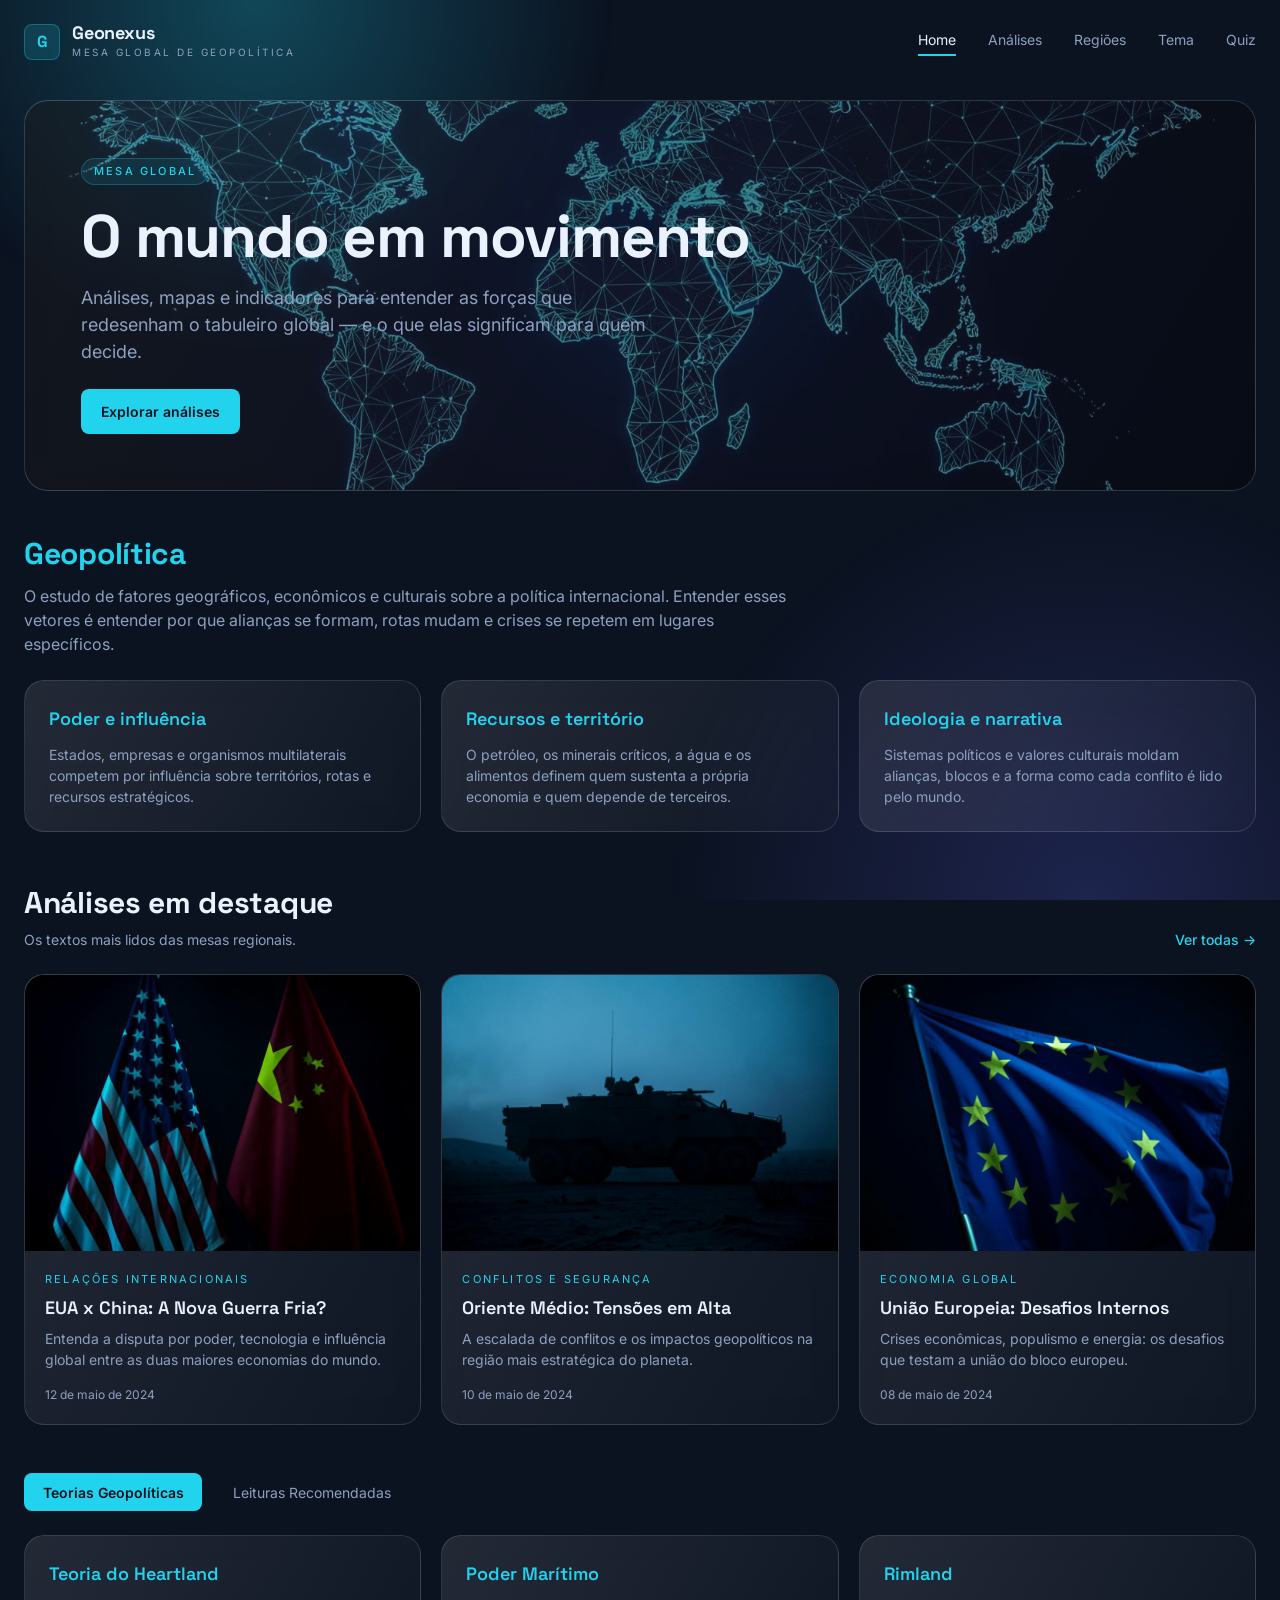
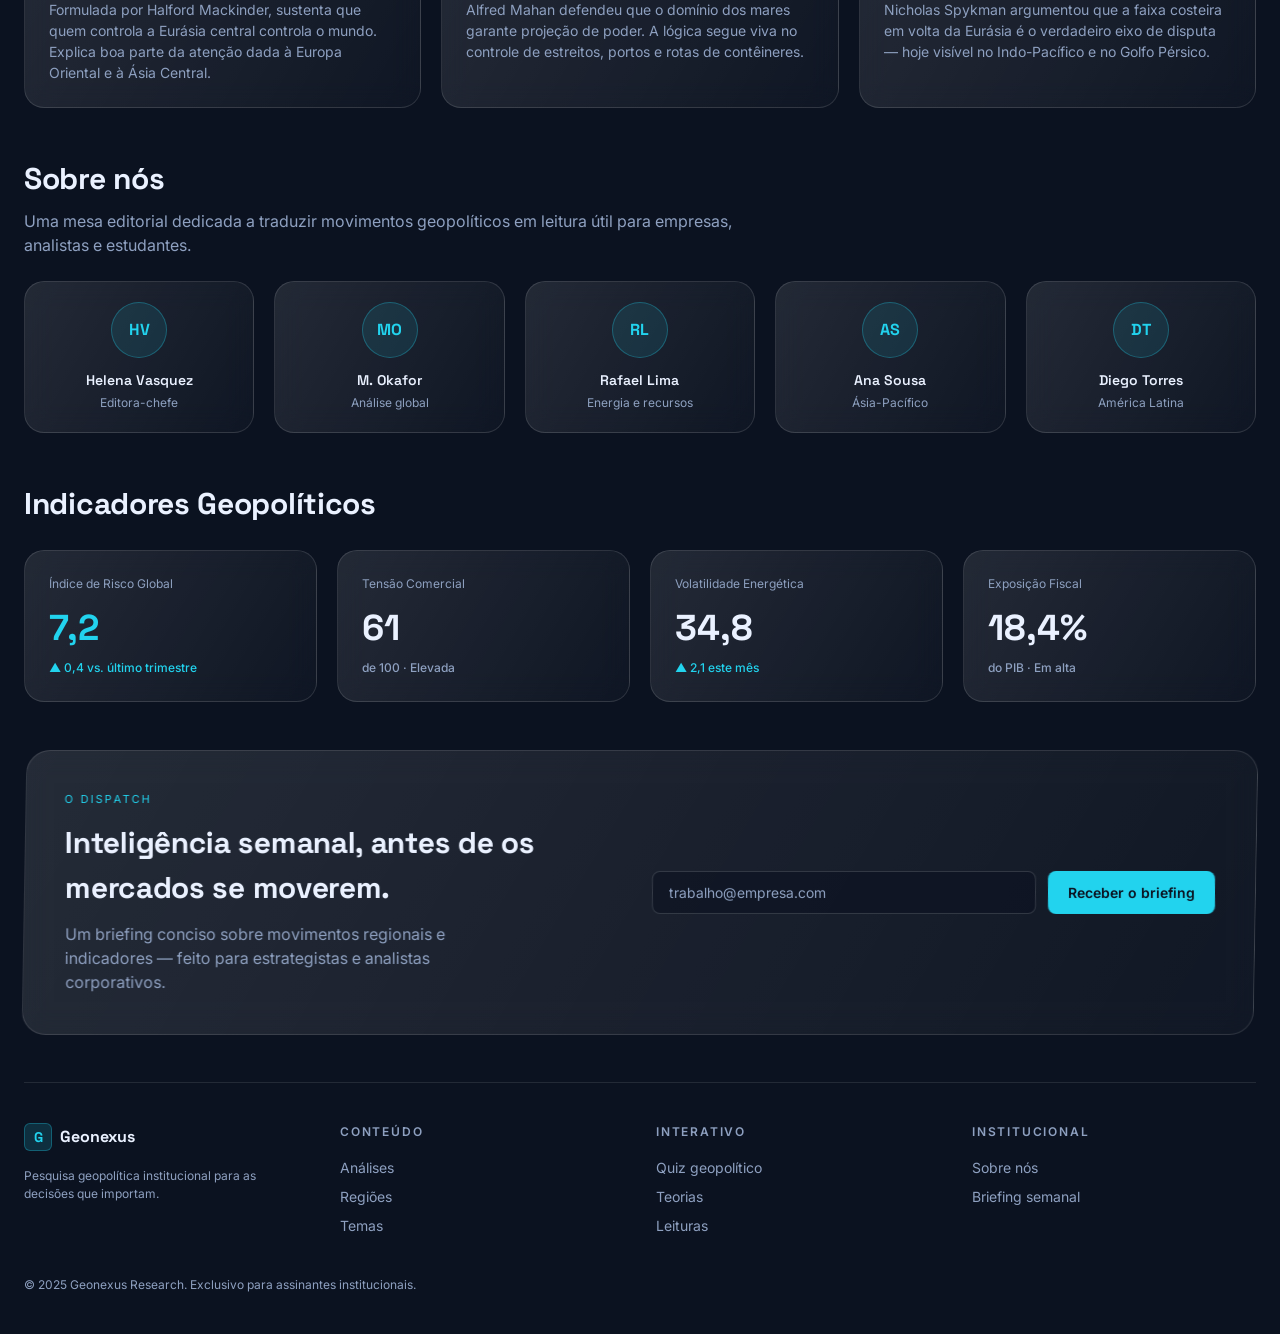
==== index.html @ 73c1cc59 "Quase Pronto" ====
<!DOCTYPE html>
<html lang="pt-BR">
<head>
  <meta charset="UTF-8" />
  <meta name="viewport" content="width=device-width, initial-scale=1" />
  <title>Geonexus — Inteligência Geopolítica para Empresas</title>
  <meta name="description" content="Análises geopolíticas regionais, temas em foco, teorias clássicas, leituras recomendadas e um quiz para testar seus conhecimentos." />
  <link rel="icon" href="assets/imagensHome/hero-world.jpg" />
  <link rel="stylesheet" href="css/styles.css" />
</head>
<body data-page="home">
  <div class="light-overlay"></div>

  <div class="page">
    <header class="site-header">
      <a class="brand-link" href="index.html">
        <div class="brand-mark">G</div>
        <div>
          <p class="brand-name">Geonexus</p>
          <p class="brand-tagline">Mesa Global de Geopolítica</p>
        </div>
      </a>
      <nav class="main-nav">
        <a href="index.html" data-page="home">Home</a>
        <a href="analises.html" data-page="analises">Análises</a>
        <a href="regioes.html" data-page="regioes">Regiões</a>
        <a href="tema.html" data-page="tema">Tema</a>
        <a href="quiz.html" data-page="quiz">Quiz</a>
      </nav>
    </header>

    <!-- Hero -->
    <section class="hero">
      <div class="glass hero-card">
        <img src="assets/imagensHome/hero-world.jpg" alt="Mapa-múndi em linhas luminosas" width="1600" height="900" />
        <div class="hero-content">
          <span class="badge">Mesa Global</span>
          <h1 class="hero-title">O mundo em movimento</h1>
          <p class="hero-text">
            Análises, mapas e indicadores para entender as forças que redesenham o
            tabuleiro global — e o que elas significam para quem decide.
          </p>
          <a href="analises.html" class="btn btn-primary mt-lg">Explorar análises</a>
        </div>
      </div>
    </section>

    <!-- O que é geopolítica -->
    <section class="section">
      <h2 class="section-title section-title--accent">Geopolítica</h2>
      <p class="section-lede">
        O estudo de fatores geográficos, econômicos e culturais sobre a política
        internacional. Entender esses vetores é entender por que alianças se
        formam, rotas mudam e crises se repetem em lugares específicos.
      </p>
      <div id="pilares" class="grid grid-3 mt-lg"></div>
    </section>

    <!-- Análises em destaque -->
    <section class="section">
      <div class="section-head-row">
        <div>
          <h2 class="section-title">Análises em destaque</h2>
          <p>Os textos mais lidos das mesas regionais.</p>
        </div>
        <a href="analises.html" class="link-accent hidden-sm">Ver todas →</a>
      </div>
      <div id="destaques" class="grid grid-3"></div>
    </section>

    <!-- Teorias / Leituras -->
    <section id="teorias" class="section">
      <div style="display:flex; flex-wrap:wrap; gap:0.75rem;">
        <button id="tab-teorias" class="tab-btn is-active">Teorias Geopolíticas</button>
        <button id="tab-leituras" class="tab-btn">Leituras Recomendadas</button>
      </div>
      <div id="painel-teorias" class="grid grid-3 mt-lg"></div>
      <div id="painel-leituras" class="grid grid-2 mt-lg" style="display:none;"></div>
    </section>

    <!-- Sobre nós -->
    <section id="sobre" class="section">
      <h2 class="section-title">Sobre nós</h2>
      <p class="section-lede">
        Uma mesa editorial dedicada a traduzir movimentos geopolíticos em leitura
        útil para empresas, analistas e estudantes.
      </p>
      <div id="equipe" class="grid grid-5 mt-lg"></div>
    </section>

    <!-- Indicadores -->
    <section id="indicadores" class="section">
      <h2 class="section-title" style="margin-bottom:1.5rem;">Indicadores Geopolíticos</h2>
      <div class="grid grid-4">
        <div class="glass stat-card">
          <p class="label">Índice de Risco Global</p>
          <p class="value value--accent">7,2</p>
          <p class="delta delta--up">▲ 0,4 vs. último trimestre</p>
        </div>
        <div class="glass stat-card">
          <p class="label">Tensão Comercial</p>
          <p class="value">61</p>
          <p class="delta">de 100 · Elevada</p>
        </div>
        <div class="glass stat-card">
          <p class="label">Volatilidade Energética</p>
          <p class="value">34,8</p>
          <p class="delta delta--up">▲ 2,1 este mês</p>
        </div>
        <div class="glass stat-card">
          <p class="label">Exposição Fiscal</p>
          <p class="value">18,4%</p>
          <p class="delta">do PIB · Em alta</p>
        </div>
      </div>
    </section>

    <!-- Newsletter -->
    <section id="newsletter" class="section">
      <div class="glass newsletter">
        <div class="newsletter-inner">
          <div>
            <p class="newsletter-eyebrow">O Dispatch</p>
            <h2>Inteligência semanal, antes de os mercados se moverem.</h2>
            <p class="desc">
              Um briefing conciso sobre movimentos regionais e indicadores — feito
              para estrategistas e analistas corporativos.
            </p>
          </div>
          <form class="newsletter-form" onsubmit="return false;">
            <input type="email" placeholder="trabalho@empresa.com" class="field" required />
            <button type="submit" class="btn btn-primary">Receber o briefing</button>
          </form>
        </div>
      </div>
    </section>

    <footer class="site-footer">
      <div class="footer-grid">
        <div class="footer-col">
          <div class="footer-brand">
            <div class="brand-mark">G</div>
            <span>Geonexus</span>
          </div>
          <p class="lede">Pesquisa geopolítica institucional para as decisões que importam.</p>
        </div>
        <div class="footer-col">
          <h4>Conteúdo</h4>
          <ul>
            <li><a href="analises.html">Análises</a></li>
            <li><a href="regioes.html">Regiões</a></li>
            <li><a href="tema.html">Temas</a></li>
          </ul>
        </div>
        <div class="footer-col">
          <h4>Interativo</h4>
          <ul>
            <li><a href="quiz.html">Quiz geopolítico</a></li>
            <li><a href="index.html#teorias">Teorias</a></li>
            <li><a href="index.html#leituras">Leituras</a></li>
          </ul>
        </div>
        <div class="footer-col">
          <h4>Institucional</h4>
          <ul>
            <li><a href="index.html#sobre">Sobre nós</a></li>
            <li><a href="index.html#newsletter">Briefing semanal</a></li>
          </ul>
        </div>
      </div>
      <p class="footer-copy">© 2025 Geonexus Research. Exclusivo para assinantes institucionais.</p>
    </footer>
  </div>

  <script src="js/data.js"></script>
  <script src="js/main.js"></script>
  <script>
    const PILARES = [
      { titulo: "Poder e influência", texto: "Estados, empresas e organismos multilaterais competem por influência sobre territórios, rotas e recursos estratégicos." },
      { titulo: "Recursos e território", texto: "O petróleo, os minerais críticos, a água e os alimentos definem quem sustenta a própria economia e quem depende de terceiros." },
      { titulo: "Ideologia e narrativa", texto: "Sistemas políticos e valores culturais moldam alianças, blocos e a forma como cada conflito é lido pelo mundo." },
    ];

    document.getElementById("pilares").innerHTML = PILARES.map(pilarCardHTML).join("");

    const destaques = ANALISES.slice(0, 3);
    document.getElementById("destaques").innerHTML = destaques.map(articleCardHTML).join("");

    document.getElementById("painel-teorias").innerHTML = TEORIAS.map(pilarCardHTML).join("");
    document.getElementById("painel-leituras").innerHTML = LEITURAS.map(readingCardHTML).join("");

    document.getElementById("equipe").innerHTML = EQUIPE.map(teamCardHTML).join("");

    const tabTeorias = document.getElementById("tab-teorias");
    const tabLeituras = document.getElementById("tab-leituras");
    const painelTeorias = document.getElementById("painel-teorias");
    const painelLeituras = document.getElementById("painel-leituras");

    tabTeorias.addEventListener("click", () => {
      tabTeorias.classList.add("is-active");
      tabLeituras.classList.remove("is-active");
      painelTeorias.style.display = "grid";
      painelLeituras.style.display = "none";
    });

    tabLeituras.addEventListener("click", () => {
      tabLeituras.classList.add("is-active");
      tabTeorias.classList.remove("is-active");
      painelLeituras.style.display = "grid";
      painelTeorias.style.display = "none";
    });
  </script>
</body>
</html>
---- css/styles.css ----
/* ==========================================================================
   Geonexus — Mesa Global de Geopolítica
   Folha de estilos principal (clone fiel do design em Lovable/React+Tailwind)
   ========================================================================== */

@import url("https://fonts.googleapis.com/css2?family=Space+Grotesk:wght@400;500;600;700&family=Inter:wght@400;500;600&display=swap");

:root {
  --brand: #0b1220;
  --surface: #101a2e;
  --cyan: #22d3ee;
  --cyan-rgb: 34, 211, 238;
  --ink-light: #eaf1ff;
  --ink-muted: #8ea0c0;
  --radius: 0.625rem;
  --radius-lg: 1rem;
  --radius-xl: 1.25rem;
  --radius-2xl: 1.5rem;
  --font-display: "Space Grotesk", ui-sans-serif, system-ui, sans-serif;
  --font-body: "Inter", ui-sans-serif, system-ui, sans-serif;
  --max-width: 80rem; /* max-w-7xl */
}

* {
  box-sizing: border-box;
}

html {
  scroll-behavior: smooth;
}

body {
  margin: 0;
  min-height: 100vh;
  background: var(--brand);
  color: var(--ink-light);
  font-family: var(--font-body);
  line-height: 1.5;
  position: relative;
  overflow-x: hidden;
}

img {
  max-width: 100%;
  display: block;
}

a {
  color: inherit;
  text-decoration: none;
}

button,
input,
select,
textarea {
  font-family: inherit;
  color: inherit;
}

/* Radial light wash behind every page, same as the .klight utility */
.light-overlay {
  pointer-events: none;
  position: fixed;
  inset: 0;
  z-index: 0;
  background:
    radial-gradient(600px circle at 20% 0%, rgba(34, 211, 238, 0.28), transparent 60%),
    radial-gradient(700px circle at 85% 100%, rgba(99, 102, 241, 0.22), transparent 60%);
}

.page {
  position: relative;
  z-index: 1;
  max-width: var(--max-width);
  margin: 0 auto;
  padding: 0 1.5rem;
}

/* ---------- Glassmorphism card ("kglass") ---------- */
.glass {
  background: linear-gradient(120deg, rgba(255, 255, 255, 0.1), rgba(255, 255, 255, 0.02));
  border: 1px solid rgba(255, 255, 255, 0.12);
  backdrop-filter: blur(14px);
  -webkit-backdrop-filter: blur(14px);
}

/* ---------- Header ---------- */
.site-header {
  display: flex;
  flex-wrap: wrap;
  align-items: center;
  justify-content: space-between;
  gap: 1rem;
  padding: 1.5rem 0;
}

.brand-link {
  display: flex;
  align-items: center;
  gap: 0.75rem;
}

.brand-mark {
  display: grid;
  place-items: center;
  width: 2.25rem;
  height: 2.25rem;
  border-radius: 0.5rem;
  border: 1px solid rgba(var(--cyan-rgb), 0.3);
  background: rgba(var(--cyan-rgb), 0.15);
  font-family: var(--font-display);
  font-weight: 700;
  color: var(--cyan);
  flex-shrink: 0;
}

.brand-name {
  font-family: var(--font-display);
  font-size: 1.125rem;
  font-weight: 700;
  letter-spacing: -0.01em;
  line-height: 1;
  margin: 0;
}

.brand-tagline {
  margin: 0.2rem 0 0;
  font-size: 10px;
  letter-spacing: 0.25em;
  text-transform: uppercase;
  color: var(--ink-muted);
}

.main-nav {
  display: flex;
  align-items: center;
  gap: 1.5rem;
  font-size: 0.875rem;
  color: var(--ink-muted);
  flex-wrap: wrap;
}

.main-nav a {
  padding-bottom: 0.25rem;
  border-bottom: 2px solid transparent;
  transition: color 0.2s ease, border-color 0.2s ease;
  white-space: nowrap;
}

.main-nav a:hover {
  color: var(--ink-light);
}

.main-nav a.active {
  color: var(--ink-light);
  border-bottom-color: var(--cyan);
}

@media (min-width: 768px) {
  .main-nav {
    gap: 2rem;
  }
}

/* ---------- Buttons ---------- */
.btn {
  display: inline-flex;
  align-items: center;
  justify-content: center;
  gap: 0.5rem;
  border: none;
  border-radius: 0.5rem;
  padding: 0.75rem 1.25rem;
  font-size: 0.875rem;
  font-weight: 600;
  cursor: pointer;
  transition: background-color 0.2s ease, transform 0.2s ease, box-shadow 0.2s ease;
  white-space: nowrap;
}

.btn-primary {
  background: var(--cyan);
  color: var(--brand);
}

.btn-primary:hover {
  background: rgba(var(--cyan-rgb), 0.9);
  transform: scale(1.06);
  box-shadow: 0 10px 30px -10px rgba(var(--cyan-rgb), 0.55);
}

.btn-primary:active {
  transform: scale(0.98);
}

.btn-ghost {
  background: transparent;
  border: 1px solid rgba(255, 255, 255, 0.15);
  color: var(--ink-light);
}

.btn-ghost:hover {
  border-color: rgba(var(--cyan-rgb), 0.5);
  transform: scale(1.05);
}

.btn-small {
  padding: 0.55rem 1rem;
  font-size: 0.8125rem;
}

/* Tab-style toggle buttons */
.tab-btn {
  border-radius: 0.5rem;
  padding: 0.6rem 1.1rem;
  font-size: 0.875rem;
  cursor: pointer;
  border: 1px solid transparent;
  transition: transform 0.2s ease, color 0.2s ease, background-color 0.2s ease;
  background: transparent;
}

.tab-btn:hover {
  transform: scale(1.04);
}

.tab-btn.is-active {
  background: var(--cyan);
  color: var(--brand);
  font-weight: 600;
}

.tab-btn:not(.is-active) {
  color: var(--ink-muted);
}

.tab-btn:not(.is-active):hover {
  color: var(--ink-light);
}

/* ---------- Hero ---------- */
.hero {
  padding: 1rem 0 2.5rem;
}

.hero-card {
  position: relative;
  overflow: hidden;
  border-radius: var(--radius-2xl);
}

.hero-card img {
  position: absolute;
  inset: 0;
  width: 100%;
  height: 100%;
  object-fit: cover;
  opacity: 0.45;
}

.hero-card.hero-card--muted img {
  opacity: 0.4;
}

.hero-content {
  position: relative;
  padding: 2rem;
}

@media (min-width: 768px) {
  .hero-content {
    padding: 3.5rem;
  }
  .hero-card--muted .hero-content {
    padding: 3rem;
  }
}

.badge {
  display: inline-block;
  border-radius: 999px;
  border: 1px solid rgba(var(--cyan-rgb), 0.25);
  background: rgba(var(--cyan-rgb), 0.1);
  padding: 0.25rem 0.75rem;
  font-size: 11px;
  font-weight: 500;
  letter-spacing: 0.2em;
  text-transform: uppercase;
  color: var(--cyan);
}

.hero-title {
  margin: 1.25rem 0 0;
  max-width: 42rem;
  font-family: var(--font-display);
  font-size: 2.5rem;
  font-weight: 700;
  line-height: 1.05;
  letter-spacing: -0.02em;
}

@media (min-width: 768px) {
  .hero-title {
    font-size: 3.75rem;
  }
}

.hero-text {
  margin: 1rem 0 0;
  max-width: 36rem;
  font-size: 1.125rem;
  color: var(--ink-muted);
}

/* ---------- Section headings ---------- */
.section {
  padding-bottom: 3rem;
}

.section-title {
  font-family: var(--font-display);
  font-size: 1.875rem;
  font-weight: 700;
  letter-spacing: -0.01em;
  margin: 0;
}

.section-title--accent {
  color: var(--cyan);
}

.section-lede {
  max-width: 48rem;
  color: var(--ink-muted);
  margin: 0.5rem 0 0;
}

.section-head-row {
  display: flex;
  align-items: flex-end;
  justify-content: space-between;
  gap: 1rem;
  margin-bottom: 1.5rem;
  flex-wrap: wrap;
}

.section-head-row p {
  margin: 0.25rem 0 0;
  font-size: 0.875rem;
  color: var(--ink-muted);
}

.link-accent {
  font-size: 0.875rem;
  font-weight: 500;
  color: var(--cyan);
  transition: opacity 0.2s ease;
}

.link-accent:hover {
  opacity: 0.8;
}

/* ---------- Grids ---------- */
.grid {
  display: grid;
  gap: 1.25rem;
}

.grid-3 {
  grid-template-columns: repeat(1, minmax(0, 1fr));
}

.grid-2 {
  grid-template-columns: repeat(1, minmax(0, 1fr));
}

.grid-4 {
  grid-template-columns: repeat(1, minmax(0, 1fr));
}

.grid-5 {
  grid-template-columns: repeat(1, minmax(0, 1fr));
}

@media (min-width: 640px) {
  .grid-2 { grid-template-columns: repeat(2, minmax(0, 1fr)); }
  .grid-4 { grid-template-columns: repeat(2, minmax(0, 1fr)); }
  .grid-5 { grid-template-columns: repeat(2, minmax(0, 1fr)); }
}

@media (min-width: 768px) {
  .grid-3 { grid-template-columns: repeat(3, minmax(0, 1fr)); }
}

@media (min-width: 1024px) {
  .grid-4 { grid-template-columns: repeat(4, minmax(0, 1fr)); }
  .grid-5 { grid-template-columns: repeat(5, minmax(0, 1fr)); }
}

/* ---------- Cards: pilares / teorias ---------- */
.card {
  border-radius: var(--radius-xl);
  padding: 1.5rem;
}

.card h3 {
  font-family: var(--font-display);
  font-size: 1.125rem;
  font-weight: 600;
  color: var(--cyan);
  margin: 0;
}

.card p {
  margin: 0.75rem 0 0;
  font-size: 0.875rem;
  color: var(--ink-muted);
}

/* ---------- Article cards (análises) ---------- */
.article-card {
  border-radius: var(--radius-xl);
  overflow: hidden;
  display: flex;
  flex-direction: column;
  transition: border-color 0.25s ease, transform 0.25s ease, box-shadow 0.25s ease;
  text-decoration: none;
}

.article-card:hover {
  border-color: rgba(var(--cyan-rgb), 0.4);
  transform: translateY(-6px);
  box-shadow: 0 20px 40px -20px rgba(0, 0, 0, 0.5);
}

.article-card__media {
  aspect-ratio: 10 / 7;
  width: 100%;
  overflow: hidden;
}

.article-card__media img {
  width: 100%;
  height: 100%;
  object-fit: cover;
  transition: transform 0.4s ease;
}

.article-card:hover .article-card__media img {
  transform: scale(1.08);
}

.article-card__body {
  padding: 1.25rem;
}

.article-card__cat {
  margin: 0;
  font-size: 11px;
  letter-spacing: 0.2em;
  text-transform: uppercase;
  color: var(--cyan);
}

.article-card__title {
  margin: 0.5rem 0 0;
  font-family: var(--font-display);
  font-size: 1.125rem;
  line-height: 1.35;
  font-weight: 600;
  transition: color 0.2s ease;
}

.article-card:hover .article-card__title {
  color: var(--cyan);
}

.article-card__summary {
  margin: 0.5rem 0 0;
  font-size: 0.875rem;
  color: var(--ink-muted);
}

.article-card__date {
  margin: 1rem 0 0;
  font-size: 0.75rem;
  color: var(--ink-muted);
}

/* ---------- Region cards ---------- */
.region-card {
  border-radius: var(--radius-xl);
  padding: 1.5rem;
  display: flex;
  flex-direction: column;
  transition: border-color 0.25s ease, transform 0.25s ease, box-shadow 0.25s ease;
}

.region-card:hover {
  border-color: rgba(var(--cyan-rgb), 0.4);
  transform: translateY(-6px);
  box-shadow: 0 20px 40px -20px rgba(0, 0, 0, 0.5);
}

.region-card h2 {
  font-family: var(--font-display);
  font-size: 1.25rem;
  font-weight: 700;
  color: var(--cyan);
  margin: 0;
}

.region-card p {
  flex: 1;
  margin: 0.75rem 0 0;
  font-size: 0.875rem;
  color: var(--ink-muted);
}

.region-card__foot {
  margin-top: 1.25rem;
  display: flex;
  align-items: center;
  justify-content: space-between;
  gap: 0.75rem;
}

.region-card__foot span {
  font-size: 0.75rem;
  color: var(--ink-muted);
}

/* ---------- Team / leituras ---------- */
.team-card {
  border-radius: var(--radius-xl);
  padding: 1.25rem;
  text-align: center;
  transition: transform 0.2s ease;
}

.team-card:hover {
  transform: translateY(-4px);
}

.avatar {
  margin: 0 auto;
  display: grid;
  place-items: center;
  width: 3.5rem;
  height: 3.5rem;
  border-radius: 999px;
  border: 1px solid rgba(var(--cyan-rgb), 0.3);
  background: rgba(var(--cyan-rgb), 0.1);
  font-family: var(--font-display);
  font-weight: 700;
  color: var(--cyan);
}

.team-card .name {
  margin: 0.75rem 0 0;
  font-family: var(--font-display);
  font-size: 0.875rem;
  font-weight: 600;
}

.team-card .role {
  margin: 0.15rem 0 0;
  font-size: 0.75rem;
  color: var(--ink-muted);
}

.reading-card {
  border-radius: var(--radius-xl);
  padding: 1.25rem;
  display: flex;
  align-items: center;
  gap: 1rem;
}

.reading-card .avatar {
  border-radius: 0.5rem;
  width: 3.5rem;
  height: 3.5rem;
  font-size: 1.125rem;
  flex-shrink: 0;
}

.reading-card .title {
  margin: 0;
  font-family: var(--font-display);
  font-weight: 600;
}

.reading-card .author {
  margin: 0.15rem 0 0;
  font-size: 0.75rem;
  color: var(--ink-muted);
}

.reading-card .note {
  margin: 0.25rem 0 0;
  font-size: 0.875rem;
  color: var(--ink-muted);
}

/* ---------- Stats ---------- */
.stat-card {
  border-radius: var(--radius-xl);
  padding: 1.5rem;
}

.stat-card .label {
  margin: 0;
  font-size: 0.75rem;
  color: var(--ink-muted);
}

.stat-card .value {
  margin: 0.5rem 0 0;
  font-family: var(--font-display);
  font-size: 2.25rem;
  font-weight: 700;
}

.stat-card .value--accent {
  color: var(--cyan);
}

.stat-card .delta {
  margin: 0.25rem 0 0;
  font-size: 0.75rem;
  font-weight: 500;
  color: var(--ink-muted);
}

.stat-card .delta--up {
  color: var(--cyan);
}

/* ---------- Newsletter ---------- */
.newsletter {
  border-radius: var(--radius-2xl);
  padding: 2rem;
  position: relative;
  overflow: hidden;
  transform: skewX(-1deg);
}

@media (min-width: 768px) {
  .newsletter {
    padding: 2.5rem;
  }
}

.newsletter-inner {
  display: grid;
  gap: 1.5rem;
  align-items: center;
  transform: skewX(1deg);
}

@media (min-width: 768px) {
  .newsletter-inner {
    grid-template-columns: repeat(2, minmax(0, 1fr));
  }
}

.newsletter-eyebrow {
  margin: 0;
  font-size: 11px;
  letter-spacing: 0.2em;
  text-transform: uppercase;
  color: var(--cyan);
}

.newsletter h2 {
  margin: 0.75rem 0 0;
  font-family: var(--font-display);
  font-size: 1.875rem;
  font-weight: 700;
  letter-spacing: -0.01em;
}

.newsletter p.desc {
  margin: 0.75rem 0 0;
  max-width: 28rem;
  color: var(--ink-muted);
}

.newsletter-form {
  display: flex;
  flex-direction: column;
  gap: 0.75rem;
}

@media (min-width: 640px) {
  .newsletter-form {
    flex-direction: row;
  }
}

/* ---------- Form fields ---------- */
.field {
  flex: 1;
  border-radius: 0.5rem;
  border: 1px solid rgba(255, 255, 255, 0.15);
  background: rgba(11, 18, 32, 0.6);
  padding: 0.75rem 1rem;
  font-size: 0.875rem;
  outline: none;
  transition: border-color 0.2s ease;
}

.field::placeholder {
  color: var(--ink-muted);
}

.field:focus {
  border-color: rgba(var(--cyan-rgb), 0.6);
}

/* ---------- Footer ---------- */
.site-footer {
  border-top: 1px solid rgba(255, 255, 255, 0.1);
  padding: 2.5rem 0;
}

.footer-grid {
  display: grid;
  gap: 2rem;
  grid-template-columns: 1fr;
}

@media (min-width: 768px) {
  .footer-grid {
    grid-template-columns: repeat(4, minmax(0, 1fr));
  }
}

.footer-brand {
  display: flex;
  align-items: center;
  gap: 0.5rem;
}

.footer-brand .brand-mark {
  width: 1.75rem;
  height: 1.75rem;
  font-size: 0.875rem;
  border-radius: 0.375rem;
}

.footer-brand span {
  font-family: var(--font-display);
  font-weight: 700;
}

.footer-col p.lede {
  margin-top: 1rem;
  max-width: 16rem;
  font-size: 0.75rem;
  color: var(--ink-muted);
}

.footer-col h4 {
  margin: 0;
  font-size: 0.75rem;
  font-weight: 600;
  letter-spacing: 0.15em;
  text-transform: uppercase;
  color: var(--ink-muted);
}

.footer-col ul {
  list-style: none;
  margin: 1rem 0 0;
  padding: 0;
  display: flex;
  flex-direction: column;
  gap: 0.5rem;
  font-size: 0.875rem;
  color: var(--ink-muted);
}

.footer-col ul a {
  transition: color 0.2s ease;
}

.footer-col ul a:hover {
  color: var(--ink-light);
}

.footer-copy {
  margin: 2.5rem 0 0;
  font-size: 0.75rem;
  color: var(--ink-muted);
}

/* ---------- Analises: filtros ---------- */
.filters-row {
  display: flex;
  flex-direction: column;
  gap: 1.5rem;
  margin-bottom: 2rem;
}

@media (min-width: 768px) {
  .filters-row {
    flex-direction: row;
    align-items: flex-end;
    justify-content: space-between;
  }
}

.filters-controls {
  display: flex;
  flex-direction: column;
  gap: 0.75rem;
}

@media (min-width: 640px) {
  .filters-controls {
    flex-direction: row;
  }
}

.filters-controls .field {
  width: 100%;
}

@media (min-width: 640px) {
  .filters-controls .field--search {
    width: 16rem;
  }
}

.empty-state {
  margin-top: 2.5rem;
  font-size: 0.875rem;
  color: var(--ink-muted);
}

/* ---------- Regiao detalhe ---------- */
.back-link {
  font-size: 0.875rem;
  color: var(--cyan);
  transition: opacity 0.2s ease;
  display: inline-block;
}

.back-link:hover {
  opacity: 0.8;
}

.detail-hero {
  margin-top: 1.25rem;
}

.detail-hero .hero-content {
  display: grid;
  gap: 2rem;
}

@media (min-width: 768px) {
  .detail-hero .hero-content {
    grid-template-columns: repeat(2, minmax(0, 1fr));
  }
}

.detail-hero h1 {
  margin: 0;
  font-family: var(--font-display);
  font-size: 2.5rem;
  font-weight: 700;
  color: var(--cyan);
  letter-spacing: -0.01em;
}

@media (min-width: 768px) {
  .detail-hero h1 {
    font-size: 3rem;
  }
}

.detail-hero .descricao {
  margin: 1rem 0 0;
  color: var(--ink-muted);
}

.stats-mini {
  display: grid;
  grid-template-columns: repeat(2, minmax(0, 1fr));
  gap: 1rem;
  align-self: start;
}

.stat-mini {
  border-radius: var(--radius-xl);
  border: 1px solid rgba(255, 255, 255, 0.12);
  background: rgba(16, 26, 46, 0.5);
  padding: 1rem;
}

.stat-mini .label {
  margin: 0;
  font-size: 10px;
  letter-spacing: 0.2em;
  text-transform: uppercase;
  color: var(--ink-muted);
}

.stat-mini .value {
  margin: 0.5rem 0 0;
  font-family: var(--font-display);
  font-size: 1.25rem;
  font-weight: 700;
}

.subsection-title {
  margin: 3rem 0 0;
  font-family: var(--font-display);
  font-size: 1.5rem;
  font-weight: 700;
  letter-spacing: -0.01em;
}

.highlight-card {
  border-radius: var(--radius-xl);
  padding: 1.25rem;
}

.highlight-card p.label {
  margin: 0;
  font-size: 11px;
  letter-spacing: 0.2em;
  text-transform: uppercase;
  color: var(--cyan);
}

.highlight-card p.text {
  margin: 0.75rem 0 0;
  font-size: 0.875rem;
  color: var(--ink-muted);
}

/* ---------- Tema page ---------- */
.tema-layout {
  display: grid;
  gap: 1.5rem;
  margin-top: 2rem;
}

@media (min-width: 1024px) {
  .tema-layout {
    grid-template-columns: repeat(12, minmax(0, 1fr));
  }
  .tema-nav {
    grid-column: span 4 / span 4;
  }
  .tema-content {
    grid-column: span 8 / span 8;
  }
}

.tema-nav {
  display: flex;
  flex-direction: column;
  gap: 0.5rem;
}

.tema-nav .tab-btn {
  text-align: left;
  padding: 0.75rem 1rem;
}

.tema-panel {
  border-radius: var(--radius-2xl);
  padding: 1.5rem;
  display: grid;
  gap: 1.5rem;
}

@media (min-width: 768px) {
  .tema-panel {
    grid-template-columns: repeat(2, minmax(0, 1fr));
  }
}

.tema-panel img {
  width: 100%;
  height: 100%;
  min-height: 13rem;
  border-radius: var(--radius-xl);
  object-fit: cover;
}

.tema-panel h2 {
  margin: 0;
  font-family: var(--font-display);
  font-size: 1.5rem;
  font-weight: 700;
  color: var(--cyan);
}

.tema-panel p {
  margin: 0.75rem 0 0;
  font-size: 0.875rem;
  color: var(--ink-muted);
}

.tema-articles-title {
  margin: 2.5rem 0 0;
  font-family: var(--font-display);
  font-size: 1.125rem;
  font-weight: 600;
  color: var(--cyan);
}

.article-mini {
  border-radius: var(--radius-xl);
  padding: 1.25rem;
}

.article-mini p.title {
  margin: 0;
  font-family: var(--font-display);
  font-size: 1rem;
  font-weight: 600;
  color: var(--cyan);
}

.article-mini p.summary {
  margin: 0.5rem 0 0;
  font-size: 0.875rem;
  color: var(--ink-muted);
}

.article-mini p.date {
  margin: 1rem 0 0;
  font-size: 0.75rem;
  color: var(--ink-muted);
}

/* ---------- Quiz ---------- */
.quiz-card {
  margin-top: 2rem;
  max-width: 48rem;
  border-radius: var(--radius-2xl);
  padding: 1.75rem;
}

@media (min-width: 768px) {
  .quiz-card {
    padding: 2.5rem;
  }
}

.quiz-progress-row {
  display: flex;
  align-items: center;
  justify-content: space-between;
  font-size: 0.75rem;
  color: var(--ink-muted);
}

.quiz-progress-track {
  margin-top: 0.75rem;
  height: 4px;
  width: 100%;
  overflow: hidden;
  border-radius: 999px;
  background: rgba(255, 255, 255, 0.1);
}

.quiz-progress-fill {
  height: 100%;
  background: var(--cyan);
  transition: width 0.3s ease;
}

.quiz-question {
  margin: 1.5rem 0 0;
  font-family: var(--font-display);
  font-size: 1.5rem;
  font-weight: 700;
  line-height: 1.3;
}

.quiz-options {
  margin-top: 1.5rem;
  display: grid;
  gap: 0.75rem;
}

.quiz-option {
  border-radius: 0.5rem;
  border: 1px solid rgba(255, 255, 255, 0.15);
  background: rgba(16, 26, 46, 0.5);
  padding: 0.75rem 1rem;
  text-align: left;
  font-size: 0.875rem;
  cursor: pointer;
  transition: border-color 0.2s ease, transform 0.15s ease, background-color 0.2s ease;
}

.quiz-option:hover:not(:disabled) {
  border-color: rgba(var(--cyan-rgb), 0.5);
  transform: scale(1.015);
}

.quiz-option:disabled {
  cursor: default;
}

.quiz-option.is-correct {
  border-color: var(--cyan);
  background: rgba(var(--cyan-rgb), 0.15);
}

.quiz-option.is-wrong {
  border-color: rgba(248, 113, 113, 0.6);
  background: rgba(248, 113, 113, 0.1);
}

.quiz-option.is-dim {
  border-color: rgba(255, 255, 255, 0.1);
  background: rgba(16, 26, 46, 0.4);
}

.quiz-explain {
  margin-top: 1.5rem;
}

.quiz-explain p {
  margin: 0;
  font-size: 0.875rem;
  color: var(--ink-muted);
}

.quiz-result .label {
  margin: 0;
  font-size: 11px;
  letter-spacing: 0.2em;
  text-transform: uppercase;
  color: var(--cyan);
}

.quiz-result .score {
  margin: 1rem 0 0;
  font-family: var(--font-display);
  font-size: 3rem;
  font-weight: 700;
  color: var(--cyan);
}

.quiz-result .message {
  margin: 0.75rem 0 0;
  color: var(--ink-muted);
}

/* ---------- Utilities ---------- */
.mt-lg {
  margin-top: 1.5rem;
}

.hidden-sm {
  display: none;
}

@media (min-width: 640px) {
  .hidden-sm {
    display: inline;
  }
}

.text-center {
  text-align: center;
}
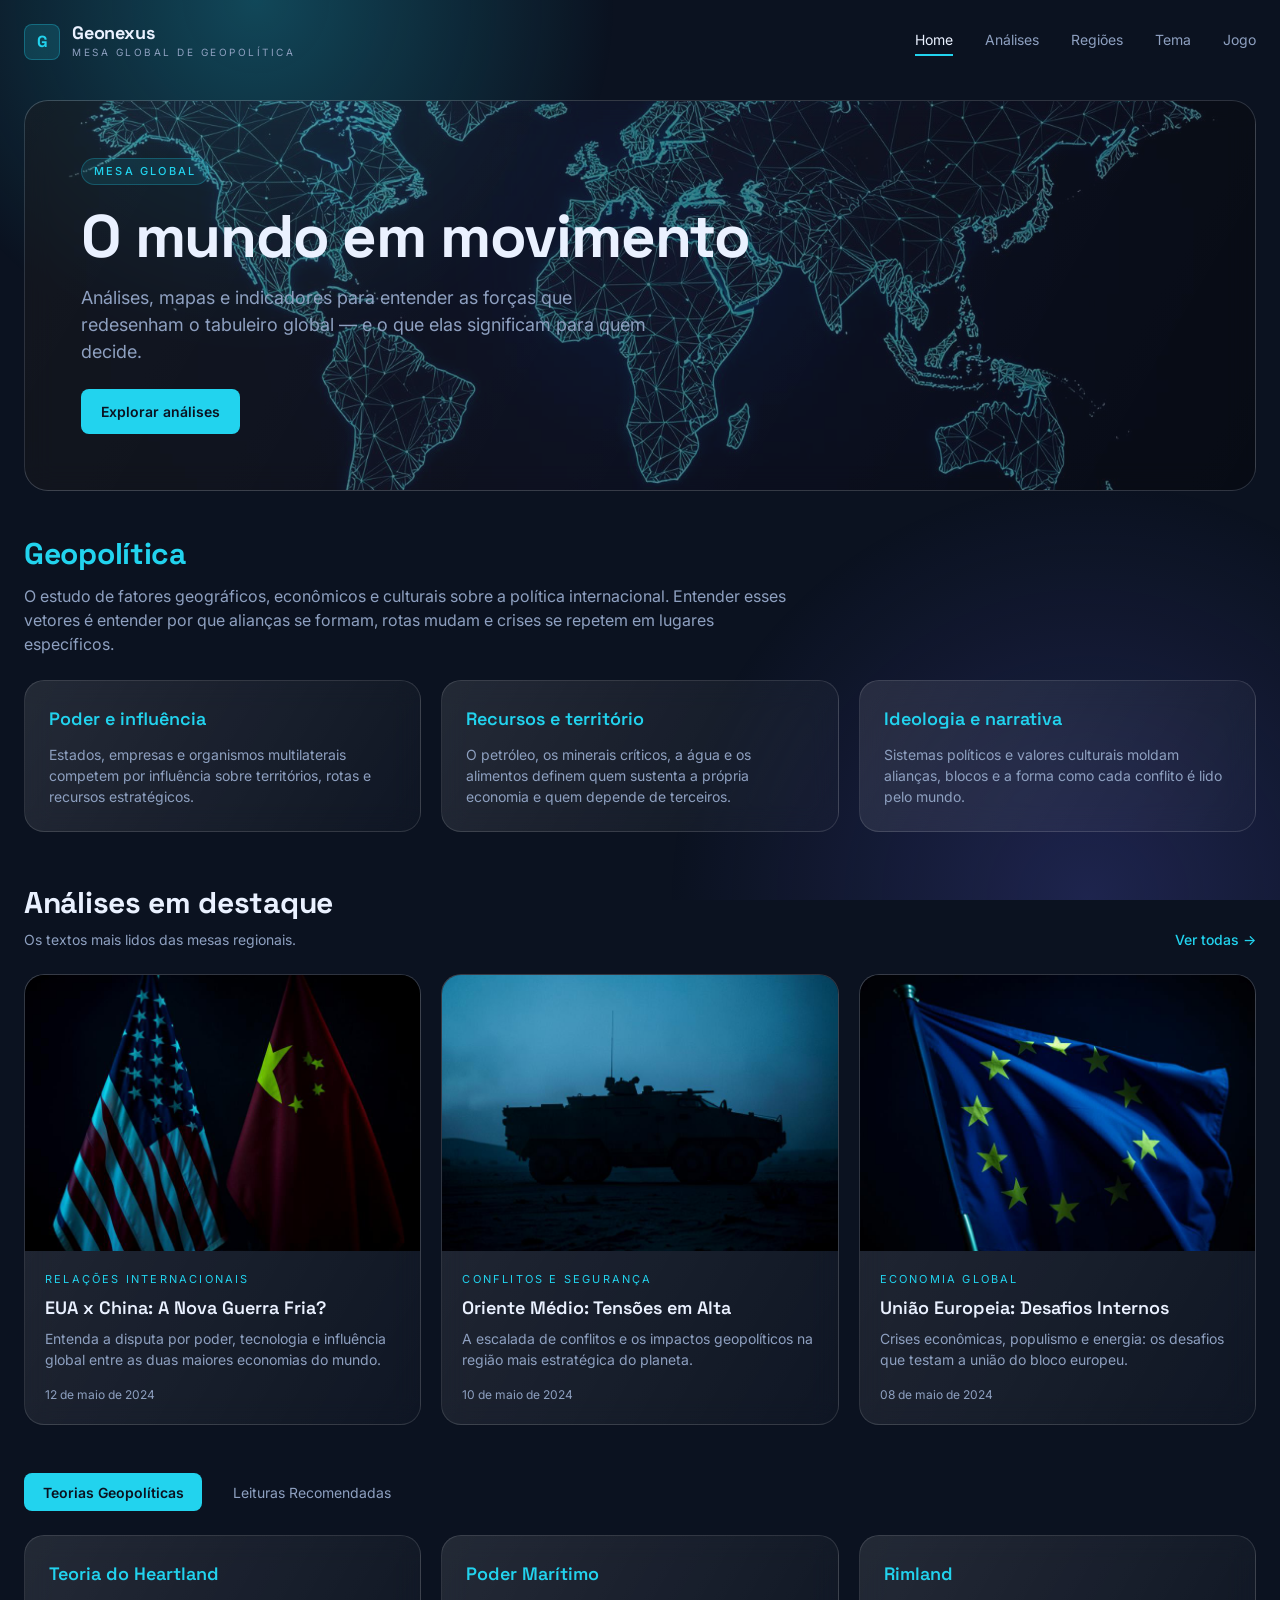
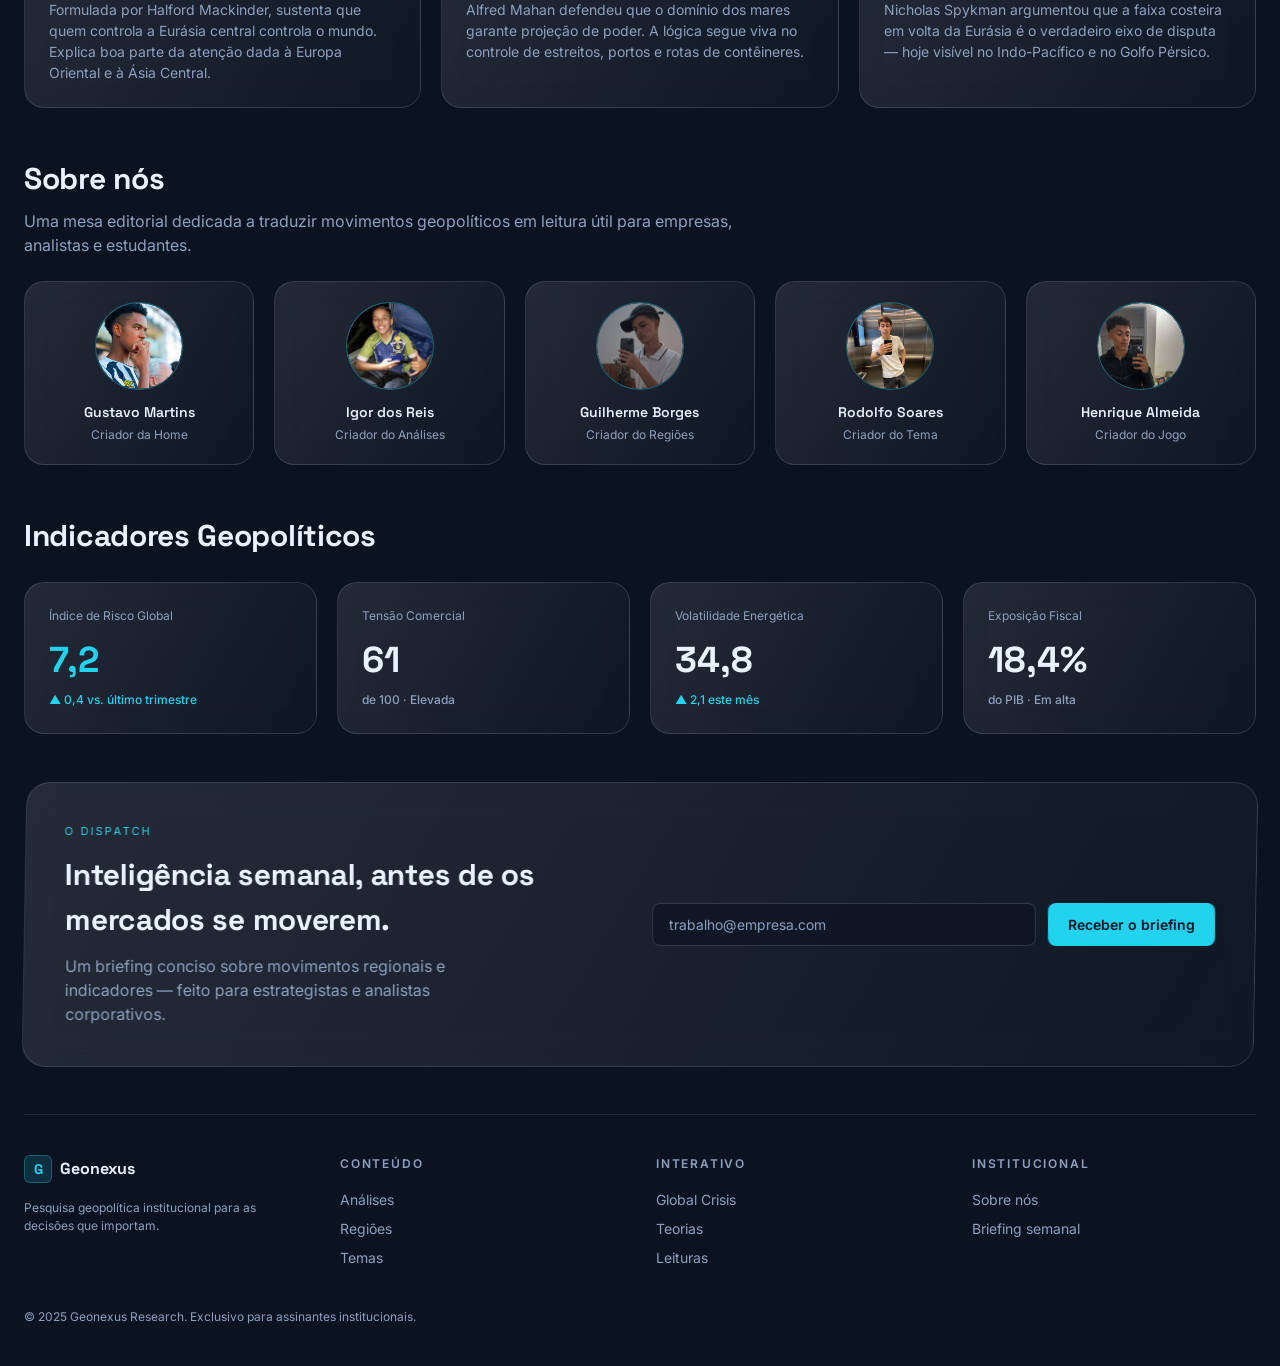
==== commit 5300c9f8: "Adiciona jogo GEONEXUS: GLOBAL CRISIS e remove o quiz Novo jogo de decisoes geopoliticas em jogo/, r" ====
--- a/index.html
+++ b/index.html
@@ -4,7 +4,7 @@
   <meta charset="UTF-8" />
   <meta name="viewport" content="width=device-width, initial-scale=1" />
   <title>Geonexus — Inteligência Geopolítica para Empresas</title>
-  <meta name="description" content="Análises geopolíticas regionais, temas em foco, teorias clássicas, leituras recomendadas e um quiz para testar seus conhecimentos." />
+  <meta name="description" content="Análises geopolíticas regionais, temas em foco, teorias clássicas, leituras recomendadas e um jogo de decisões para testar suas estratégias." />
   <link rel="icon" href="assets/imagensHome/hero-world.jpg" />
   <link rel="stylesheet" href="css/styles.css" />
 </head>
@@ -25,7 +25,7 @@
         <a href="analises.html" data-page="analises">Análises</a>
         <a href="regioes.html" data-page="regioes">Regiões</a>
         <a href="tema.html" data-page="tema">Tema</a>
-        <a href="quiz.html" data-page="quiz">Quiz</a>
+        <a href="jogo/index.html" data-page="jogo">Jogo</a>
       </nav>
     </header>
 
@@ -155,7 +155,7 @@
         <div class="footer-col">
           <h4>Interativo</h4>
           <ul>
-            <li><a href="quiz.html">Quiz geopolítico</a></li>
+            <li><a href="jogo/index.html">Global Crisis</a></li>
             <li><a href="index.html#teorias">Teorias</a></li>
             <li><a href="index.html#leituras">Leituras</a></li>
           </ul>
--- a/css/styles.css
+++ b/css/styles.css
@@ -556,6 +556,21 @@
   font-family: var(--font-display);
   font-weight: 700;
   color: var(--cyan);
+  overflow: hidden;
+}
+
+.team-card .avatar--photo {
+  width: 5.5rem;
+  height: 5.5rem;
+}
+
+.avatar--photo img {
+  width: 100%;
+  height: 100%;
+  object-fit: cover;
+  object-position: center top;
+  border-radius: inherit;
+  image-rendering: -webkit-optimize-contrast;
 }
 
 .team-card .name {
@@ -585,6 +600,18 @@
   height: 3.5rem;
   font-size: 1.125rem;
   flex-shrink: 0;
+}
+
+.reading-card .avatar--icon {
+  padding: 0.6rem;
+}
+
+.reading-card .avatar--icon img {
+  width: 100%;
+  height: 100%;
+  object-fit: contain;
+  /* Recolor the source icons (gold) to the site's cyan accent tone */
+  filter: hue-rotate(140deg) saturate(1.6) brightness(1.1);
 }
 
 .reading-card .title {
@@ -1023,6 +1050,14 @@
   padding: 1.25rem;
 }
 
+.article-mini img {
+  width: 100%;
+  height: 9rem;
+  object-fit: cover;
+  border-radius: var(--radius-lg);
+  margin-bottom: 1rem;
+}
+
 .article-mini p.title {
   margin: 0;
   font-family: var(--font-display);
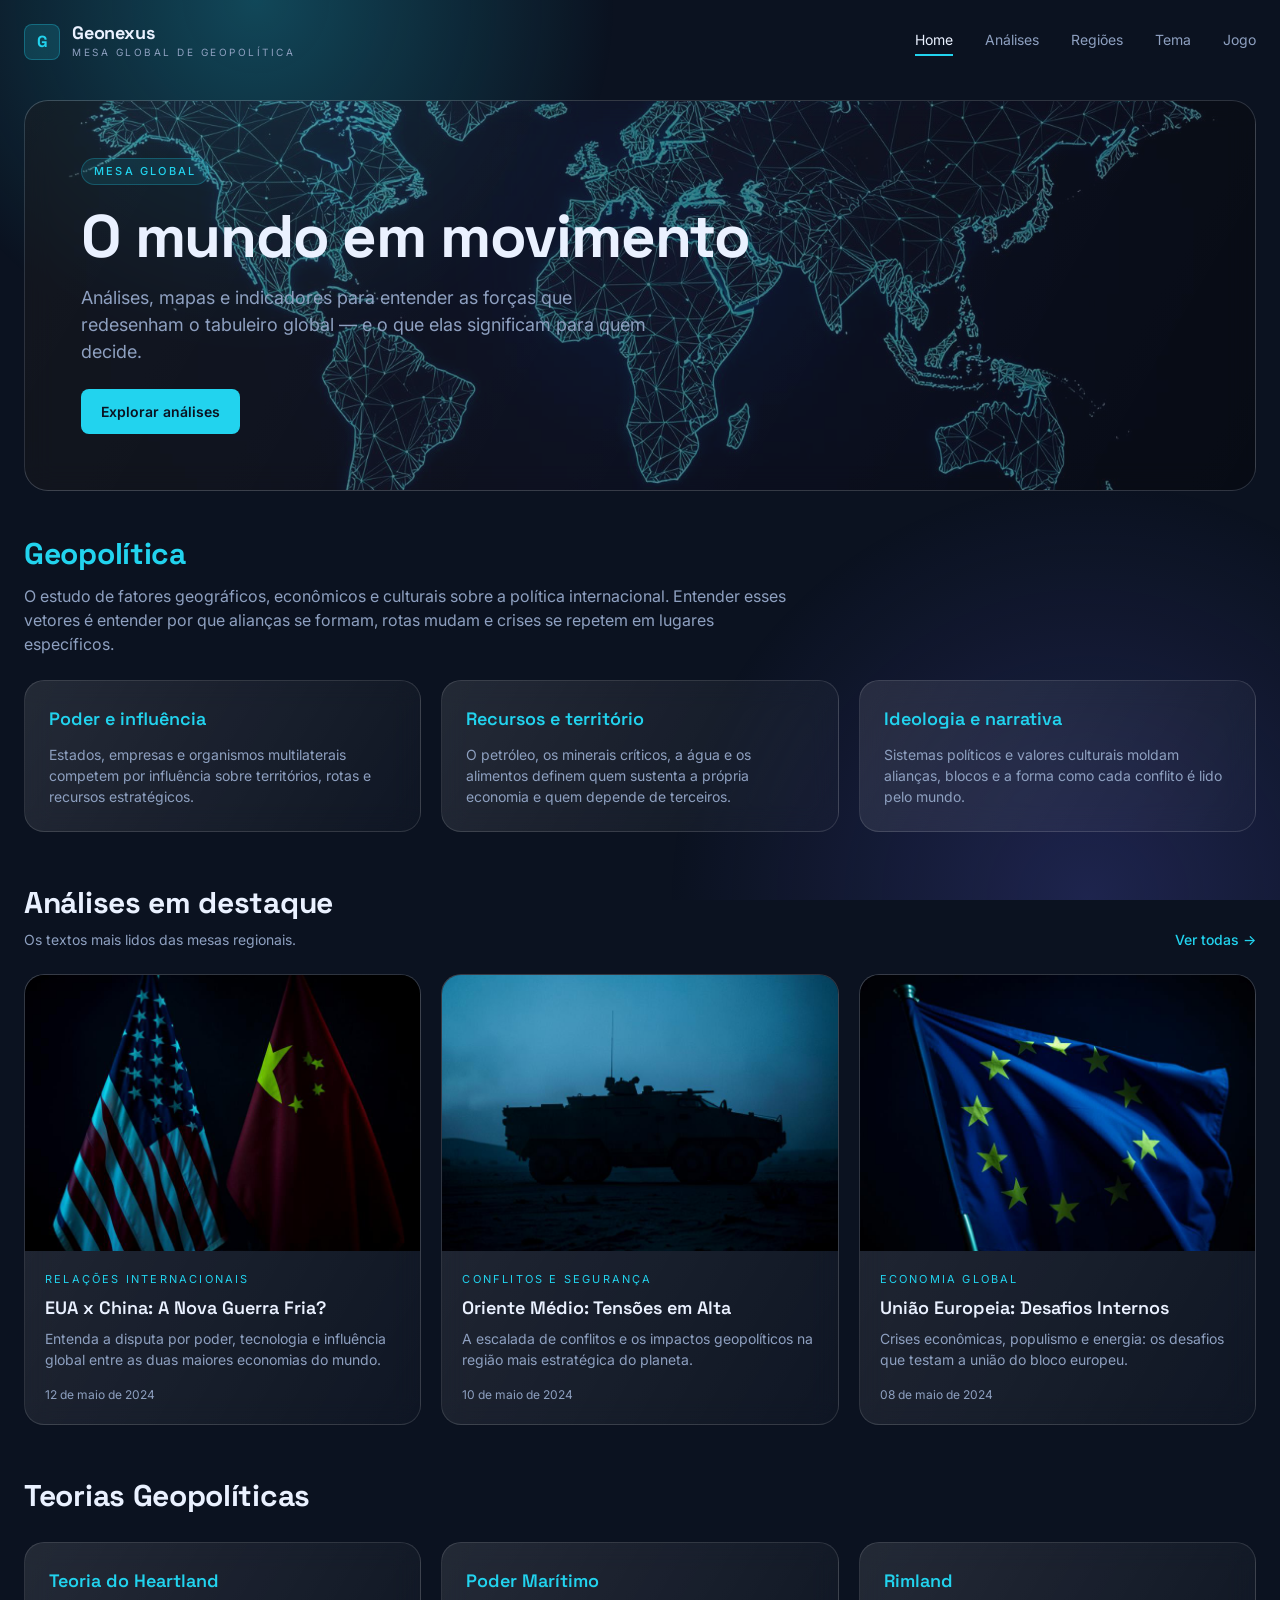
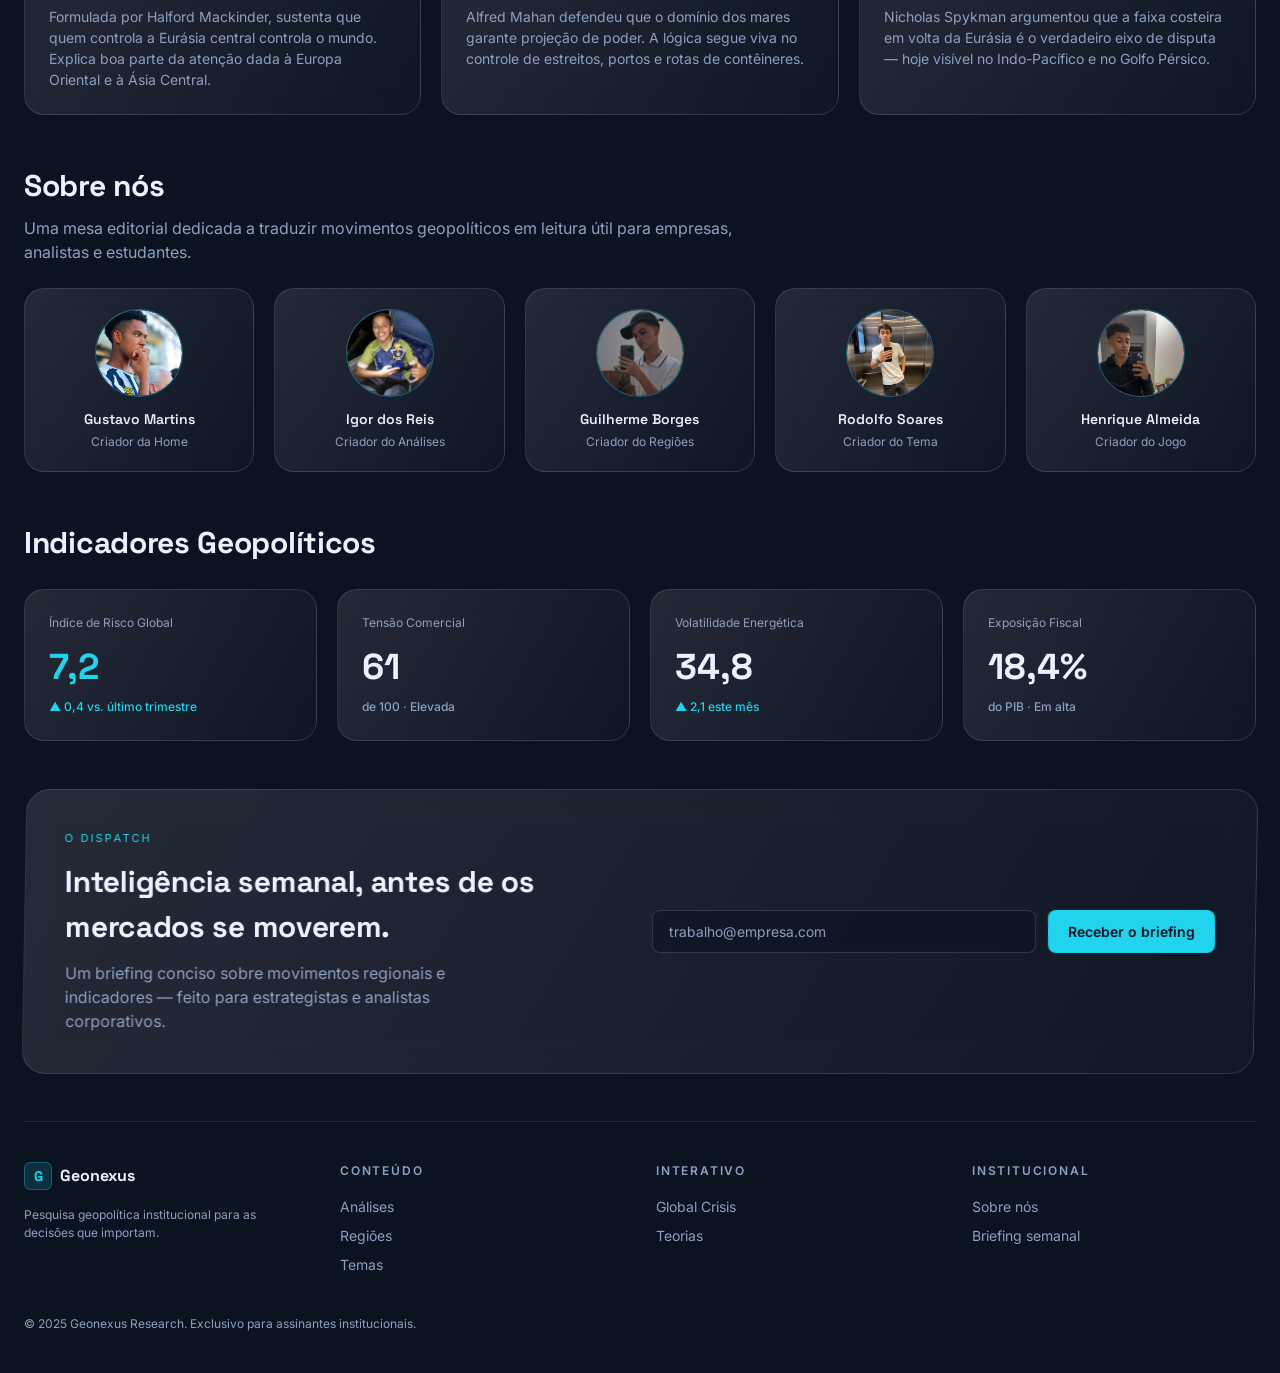
==== commit 5faa3542: "Ultimo commit talvez Ultimo commit talvez" ====
--- a/index.html
+++ b/index.html
@@ -4,7 +4,7 @@
   <meta charset="UTF-8" />
   <meta name="viewport" content="width=device-width, initial-scale=1" />
   <title>Geonexus — Inteligência Geopolítica para Empresas</title>
-  <meta name="description" content="Análises geopolíticas regionais, temas em foco, teorias clássicas, leituras recomendadas e um jogo de decisões para testar suas estratégias." />
+  <meta name="description" content="Análises geopolíticas regionais, temas em foco, teorias clássicas e um jogo de decisões para testar suas estratégias." />
   <link rel="icon" href="assets/imagensHome/hero-world.jpg" />
   <link rel="stylesheet" href="css/styles.css" />
 </head>
@@ -68,14 +68,10 @@
       <div id="destaques" class="grid grid-3"></div>
     </section>
 
-    <!-- Teorias / Leituras -->
+    <!-- Teorias -->
     <section id="teorias" class="section">
-      <div style="display:flex; flex-wrap:wrap; gap:0.75rem;">
-        <button id="tab-teorias" class="tab-btn is-active">Teorias Geopolíticas</button>
-        <button id="tab-leituras" class="tab-btn">Leituras Recomendadas</button>
-      </div>
+      <h2 class="section-title">Teorias Geopolíticas</h2>
       <div id="painel-teorias" class="grid grid-3 mt-lg"></div>
-      <div id="painel-leituras" class="grid grid-2 mt-lg" style="display:none;"></div>
     </section>
 
     <!-- Sobre nós -->
@@ -157,7 +153,6 @@
           <ul>
             <li><a href="jogo/index.html">Global Crisis</a></li>
             <li><a href="index.html#teorias">Teorias</a></li>
-            <li><a href="index.html#leituras">Leituras</a></li>
           </ul>
         </div>
         <div class="footer-col">
@@ -187,28 +182,8 @@
     document.getElementById("destaques").innerHTML = destaques.map(articleCardHTML).join("");
 
     document.getElementById("painel-teorias").innerHTML = TEORIAS.map(pilarCardHTML).join("");
-    document.getElementById("painel-leituras").innerHTML = LEITURAS.map(readingCardHTML).join("");
 
     document.getElementById("equipe").innerHTML = EQUIPE.map(teamCardHTML).join("");
-
-    const tabTeorias = document.getElementById("tab-teorias");
-    const tabLeituras = document.getElementById("tab-leituras");
-    const painelTeorias = document.getElementById("painel-teorias");
-    const painelLeituras = document.getElementById("painel-leituras");
-
-    tabTeorias.addEventListener("click", () => {
-      tabTeorias.classList.add("is-active");
-      tabLeituras.classList.remove("is-active");
-      painelTeorias.style.display = "grid";
-      painelLeituras.style.display = "none";
-    });
-
-    tabLeituras.addEventListener("click", () => {
-      tabLeituras.classList.add("is-active");
-      tabTeorias.classList.remove("is-active");
-      painelLeituras.style.display = "grid";
-      painelTeorias.style.display = "none";
-    });
   </script>
 </body>
 </html>
